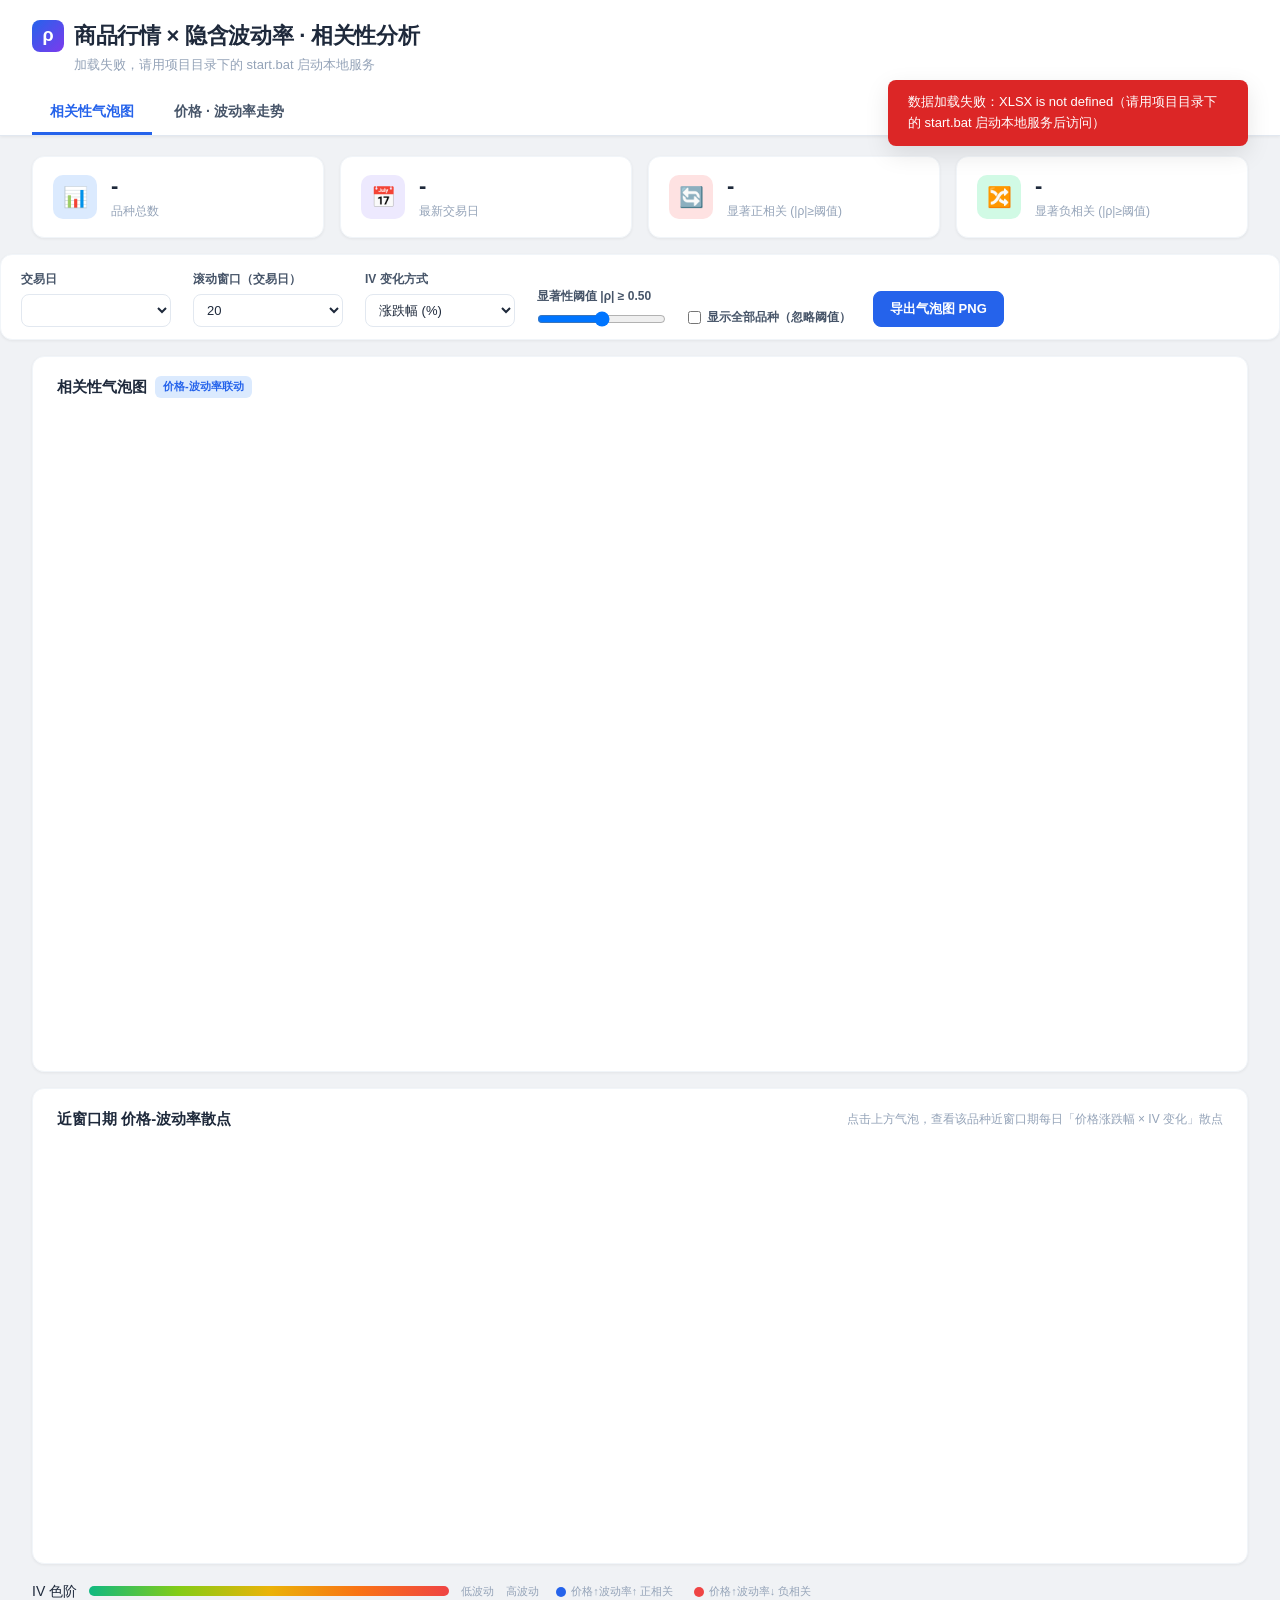
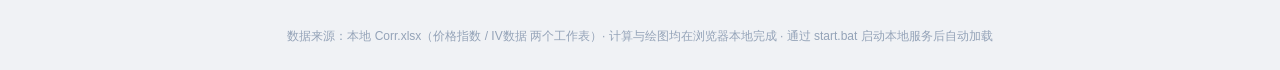
==== static/corr/index.html @ 749ad1d6 "feat: 商品期权信息汇总面板静态站（替换 IV_Rank 单页） - 静态 Hub 面板：6 子页（成交统计/最痛点/波动率/IV分位/PCR/GEX）+ 相关性页 - build_site.py" ====
<!DOCTYPE html>
<html lang="zh-CN">
<head>
<meta charset="UTF-8" />
<meta name="viewport" content="width=device-width, initial-scale=1.0" />
<title>商品行情 × 隐含波动率 · 相关性分析</title>
<script src="./libs/echarts.min.js"></script>
<script src="./libs/xlsx.full.min.js"></script>
<script src="./compute.js"></script>
<script src="./names.js"></script>
<link rel="stylesheet" href="./common.css" />
<style>
  /* 页面特有样式（共享基础样式见 common.css） */
  .header-title h1 .icon {
    width: 32px; height: 32px;
    background: linear-gradient(135deg, var(--color-primary), #7c3aed);
    border-radius: 8px; display: inline-flex; align-items: center; justify-content: center;
    color: white; font-size: 18px; font-weight: 700; flex-shrink: 0;
  }
  .stat-icon.purple { background: #ede9fe; }
  .stat-icon.red { background: #fee2e2; }
  .stat-icon.green { background: #d1fae5; }
  select {
    padding: 7px 9px; border: 1px solid var(--border-color); border-radius: var(--radius-sm);
    background: #fff; color: var(--text-primary); font-size: 13px; min-width: 150px; cursor: pointer;
  }
  .chk { display: flex; align-items: center; gap: 6px; font-size: 13px; color: var(--text-primary); white-space: nowrap; }
  .scatter-chart { width: 100%; height: 660px; }
  #secondary { height: 420px; }
  .legend-bar {
    max-width: 1440px; margin: 16px auto 0; padding: 0 32px;
    display: flex; align-items: center; gap: 12px; flex-wrap: wrap;
  }
  .legend-gradient {
    flex: 1; max-width: 360px; height: 10px; border-radius: 5px;
    background: linear-gradient(to right, var(--c-low), var(--c-mid-low), var(--c-mid), var(--c-mid-high), var(--c-high));
  }
  .legend-text { font-size: 11px; color: var(--text-muted); }
  .legend-inline { display: flex; gap: 16px; align-items: center; font-size: 11px; color: var(--text-muted); }
  .swatch { display: inline-block; width: 10px; height: 10px; border-radius: 50%; vertical-align: middle; margin: 0 5px; }
</style>
</head>
<body>

<div class="loading-overlay" id="loadingOverlay">
  <div class="loading-spinner"></div>
  <div class="loading-text" id="loadingText">正在加载 Corr.xlsx ...</div>
</div>

<header class="header">
  <div class="header-inner">
    <div class="header-title">
      <h1>
        <span class="icon">&#961;</span>
        商品行情 × 隐含波动率 · 相关性分析
      </h1>
      <div class="subtitle" id="subtitle">加载中...</div>
    </div>
  </div>
  <nav class="topnav">
    <a href="index.html" class="active">相关性气泡图</a>
    <a href="trend.html">价格 · 波动率走势</a>
  </nav>
</header>

<!-- Stats -->
<div class="stats-bar" id="statsBar">
  <div class="stat-card">
    <div class="stat-icon blue">&#128202;</div>
    <div><div class="stat-value" id="statTotal">-</div><div class="stat-label">品种总数</div></div>
  </div>
  <div class="stat-card">
    <div class="stat-icon purple">&#128197;</div>
    <div><div class="stat-value" id="statDate">-</div><div class="stat-label">最新交易日</div></div>
  </div>
  <div class="stat-card">
    <div class="stat-icon red">&#128260;</div>
    <div><div class="stat-value" id="statPos">-</div><div class="stat-label">显著正相关 (|&#961;|&#8805;阈值)</div></div>
  </div>
  <div class="stat-card">
    <div class="stat-icon green">&#128256;</div>
    <div><div class="stat-value" id="statNeg">-</div><div class="stat-label">显著负相关 (|&#961;|&#8805;阈值)</div></div>
  </div>
</div>

<!-- Toolbar -->
<div class="toolbar-card">
  <div class="field">
    <label>交易日</label>
    <select id="dateSelect"></select>
  </div>
  <div class="field">
    <label>滚动窗口（交易日）</label>
    <select id="windowSelect">
      <option value="10">10</option>
      <option value="20" selected>20</option>
      <option value="30">30</option>
      <option value="40">40</option>
      <option value="60">60</option>
    </select>
  </div>
  <div class="field">
    <label>IV 变化方式</label>
    <select id="ivModeSelect">
      <option value="pct" selected>涨跌幅 (%)</option>
      <option value="abs">绝对变化 (点数)</option>
    </select>
  </div>
  <div class="field">
    <label>显著性阈值 |&#961;| &#8805; <span id="thrVal">0.50</span></label>
    <input type="range" id="thrRange" min="0" max="1" step="0.05" value="0.5" />
  </div>
  <div class="field">
    <label>&nbsp;</label>
    <label class="chk"><input type="checkbox" id="showAll" /> 显示全部品种（忽略阈值）</label>
  </div>
  <div class="field">
    <label>&nbsp;</label>
    <div class="row">
      <button class="btn" id="exportBtn">导出气泡图 PNG</button>
    </div>
  </div>
</div>

<!-- Bubble Chart -->
<div class="scatter-card">
  <div class="scatter-card-inner">
    <div class="scatter-head">
      <div class="scatter-title">相关性气泡图 <span class="tag">价格-波动率联动</span></div>
      <div class="scatter-sub" id="bubbleDate"></div>
    </div>
    <div id="bubble" class="scatter-chart"></div>
  </div>
</div>

<!-- Secondary Scatter -->
<div class="scatter-card">
  <div class="scatter-card-inner">
    <div class="scatter-head">
      <div class="scatter-title">近窗口期 价格-波动率散点</div>
      <div class="scatter-sub" id="secSub">点击上方气泡，查看该品种近窗口期每日「价格涨跌幅 × IV 变化」散点</div>
    </div>
    <div id="secondary" class="scatter-chart"></div>
  </div>
</div>

<!-- Legend -->
<div class="legend-bar">
  <span class="label">IV 色阶</span>
  <div class="legend-gradient"></div>
  <span class="legend-text">低波动</span>
  <span class="legend-text">高波动</span>
  <span class="legend-inline">
    <span><span class="swatch" style="background:#2563eb"></span>价格&#8593;波动率&#8593; 正相关</span>
    <span><span class="swatch" style="background:#ef4444"></span>价格&#8593;波动率&#8595; 负相关</span>
  </span>
</div>

<div class="toast" id="toast"></div>

<footer>数据来源：本地 Corr.xlsx（价格指数 / IV数据 两个工作表）· 计算与绘图均在浏览器本地完成 · 通过 start.bat 启动本地服务后自动加载</footer>

<script>
(function(){
  "use strict";
  // 品种中文名（CN / displayName）来自共享的 names.js（全局），此处不再重复定义

  // 气泡尺寸与 IV 区间的命名常量（替代魔法数字）
  var MIN_SYM_SIZE = 12, MAX_SYM_SIZE = 30, SYM_SCALE = 18;
  var IV_RANGE_EPS = 1e-6, IV_RANGE_FLOOR = 0.01;
  // IV 色阶停靠点：低→高 = 绿→黄绿→黄→橙→红（对齐 IV_Rank 绘图风格）
  var IV_STOPS = [[16,185,129],[132,204,22],[234,179,8],[249,115,22],[239,68,68]];

  var state = { model:null, date:null, threshold:0.5, showAll:false, window:20, ivMode:"pct", rawBuffer:null };
  var bubbleChart, secChart, heartbeatTimer = null;

  var $ = function(id){ return document.getElementById(id); };

  function showToast(msg, type){
    var t = $("toast"); t.textContent = msg;
    t.className = "toast show " + (type || "");
    setTimeout(function(){ t.className = "toast " + (type || ""); }, 3600);
  }
  function showLoading(text){
    $("loadingText").textContent = text || "加载中...";
    $("loadingOverlay").classList.remove("hidden");
  }
  function hideLoading(){ $("loadingOverlay").classList.add("hidden"); }

  // ---- 自动加载数据：fetch 本地 Corr.xlsx（需经 start.bat 启动的本地服务）----
  function loadData(){
    showLoading("正在加载 Corr.xlsx ...");
    fetch("./Corr.xlsx")
      .then(function(r){
        if(!r.ok) throw new Error("HTTP " + r.status);
        return r.arrayBuffer();
      })
      .then(function(buf){
        var u = new Uint8Array(buf);
        state.rawBuffer = u;
        state.model = CorrAnalyzer.parseFile(u, { window:state.window, ivMode:state.ivMode });
        state.date = state.model.maxDate;
        $("subtitle").textContent = "共 " + state.model.products.length + " 个品种 · 数据区间 " +
          state.model.minDate + " ~ " + state.model.maxDate;
        hideLoading();
        populateDates();
        renderAll();
        startHeartbeat();
      })
      .catch(function(err){
        console.error(err);
        hideLoading();
        showToast("数据加载失败：" + err.message + "（请用项目目录下的 start.bat 启动本地服务后访问）", "error");
        $("subtitle").textContent = "加载失败，请用项目目录下的 start.bat 启动本地服务";
      });
  }

  function populateDates(){
    var sel = $("dateSelect"); sel.innerHTML = "";
    state.model.dates.forEach(function(d){
      var o = document.createElement("option"); o.value = d; o.textContent = d; sel.appendChild(o);
    });
    sel.value = state.date;
  }

  // ---- 筛选当前日期的品种 ----
  function currentEntries(){
    var all = state.model.corrByDate[state.date] || [];
    var list = all.filter(function(x){
      return state.showAll ? true : x.absCorr >= state.threshold;
    });
    list.sort(function(a,b){ return a.corr - b.corr; });
    return list;
  }

  // IV 色阶：低→高 = 绿→黄绿→黄→橙→红（对齐 IV_Rank 绘图风格）
  function makeIvColor(ivMin, ivMax){
    var ivRange = (ivMax - ivMin) || 0.01;
    var stops = IV_STOPS;
    return function(iv){
      var t = Math.max(0, Math.min(1, (iv - ivMin) / ivRange));
      var seg = t * (stops.length - 1);
      var i = Math.min(stops.length - 2, Math.floor(seg));
      var f = seg - i;
      var c0 = stops[i], c1 = stops[i+1];
      var r = Math.round(c0[0] + (c1[0]-c0[0]) * f);
      var g = Math.round(c0[1] + (c1[1]-c0[1]) * f);
      var b = Math.round(c0[2] + (c1[2]-c0[2]) * f);
      return "rgba(" + r + "," + g + "," + b + ",0.9)";
    };
  }

  // 最小二乘线性回归（近窗口期散点趋势线）：返回 { slope, intercept }
  function linearFit(xs, ys) {
    var n = xs.length;
    if (!n) return { slope: 0, intercept: 0 };
    var mx = 0, my = 0, i;
    for (i = 0; i < n; i++) { mx += xs[i]; my += ys[i]; }
    mx /= n; my /= n;
    var cov = 0, sx = 0, sy = 0;
    for (i = 0; i < n; i++) {
      var dx = xs[i] - mx, dy = ys[i] - my;
      cov += dx * dy; sx += dx * dx; sy += dy * dy;
    }
    var slope = sx ? cov / sx : 0;
    return { slope: slope, intercept: my - slope * mx };
  }

  function renderBubble(){
    var entries = currentEntries();
    var yNames = entries.map(function(x){ return displayName(x.base); });
    var data = entries.map(function(x){
      return {
        value:[x.corr, displayName(x.base), x.absCorr, x.iv],
        base:x.base, priceCode:x.priceCode, ivCode:x.ivCode,
        corr:x.corr, absCorr:x.absCorr, iv:x.iv, dateIndex:x.dateIndex, product:x.product
      };
    });
    var ivs = entries.map(function(x){ return x.iv; });
    var ivMin = ivs.length ? Math.min.apply(null, ivs) : 0;
    var ivMax = ivs.length ? Math.max.apply(null, ivs) : 1;
    if(ivMax - ivMin < IV_RANGE_EPS){ ivMax = ivMin + IV_RANGE_FLOOR; }
    var ivColor = makeIvColor(ivMin, ivMax);

    var lo = state.showAll ? 0 : state.threshold;
    function symSize(val){
      var a = val[2];
      var s = MIN_SYM_SIZE + (Math.max(0, a - lo) / ((1 - lo) || 1)) * SYM_SCALE;
      return Math.max(MIN_SYM_SIZE, Math.min(MAX_SYM_SIZE, s));
    }

    var option = {
      backgroundColor: "transparent",
      grid: { left: 128, right: 30, top: 20, bottom: 50 },
      tooltip: {
        trigger: "item",
        backgroundColor: "rgba(30,41,59,0.95)", borderColor: "transparent",
        padding: [10, 14], textStyle: { color: "#fff", fontSize: 12 },
        extraCssText: "border-radius:8px;box-shadow:0 4px 12px rgba(0,0,0,.2);",
        formatter: function(p){
          var d = p.data;
          var sign = d.corr >= 0
            ? '<span style="color:#60a5fa">正相关 ▲</span>'
            : '<span style="color:#f87171">负相关 ▼</span>';
          return '<b>' + d.base + '</b> ' + (CN[d.base] || '') + '<br/>' +
            '相关性 ρ = <b>' + d.corr.toFixed(3) + '</b> ' + sign + '<br/>' +
            '|ρ| = ' + d.absCorr.toFixed(3) + ' &nbsp; IV = ' + (d.iv * 100).toFixed(2) + '%';
        }
      },
      xAxis: {
        type: "value", name: "← 价格-波动率相关性 →", min: -1, max: 1,
        nameLocation: "center", nameGap: 34, nameTextStyle: { fontSize: 12, color: "#94a3b8", fontWeight: 500 },
        splitLine: { lineStyle: { color: "#f1f5f9" } },
        axisLine: { lineStyle: { color: "#e2e8f0" } },
        axisLabel: { color: "#94a3b8", fontSize: 11, formatter: function(v){ return v.toFixed(1); } },
        axisTick: { show: false }
      },
      yAxis: {
        type: "category", data: yNames,
        axisLabel: {
          color: "#475569", fontSize: 11.5, interval: 0, margin: 10,
          formatter: function(v){ var parts = v.split(' '); return parts.length > 1 ? parts[0] + parts[1] : v; }
        },
        axisLine: { lineStyle: { color: "#e2e8f0" } },
        axisTick: { show: false },
        splitLine: { show: true, lineStyle: { color: "#f1f5f9", type: "dashed" } }
      },
      series: [{
        type: "scatter", data: data,
        symbolSize: function(val){ return symSize(val); },
        itemStyle: {
          borderColor: "#fff", borderWidth: 1.5, opacity: 0.88,
          shadowBlur: 6, shadowColor: "rgba(0,0,0,0.18)",
          color: function(p){ return ivColor(p.value[3]); }
        },
        emphasis: {
          scale: 1.45,
          itemStyle: { borderColor: "#1e293b", borderWidth: 2, shadowBlur: 12, shadowColor: "rgba(0,0,0,0.28)" },
          label: { show: true, position: "top", fontSize: 11.5, fontWeight: 700, color: "#1e293b", distance: 6,
            formatter: function(p){ return p.data.base; } }
        },
        markLine: { silent: true, symbol: "none", lineStyle: { color: "#cbd5e1", type: "dashed", width: 1.5 }, label: { show: false }, data: [{ xAxis: 0 }] },
        markArea: {
          silent: true,
          itemStyle: { color: "rgba(37,99,235,0.04)" },
          data: [[{ xAxis: "min" }, { xAxis: 0 }], [{ xAxis: 0 }, { xAxis: "max", itemStyle: { color: "rgba(239,68,68,0.04)" } }]]
        }
      }],
      dataZoom: [
        { type: "slider", yAxisIndex: 0, width: 10, right: 8, top: 20, bottom: 50,
          brushSelect: false, backgroundColor: "#f1f5f9", borderColor: "#e2e8f0",
          fillerColor: "rgba(37,99,235,0.10)", handleSize: "80%",
          handleStyle: { color: "#2563eb", borderColor: "#2563eb" },
          textStyle: { color: "#94a3b8", fontSize: 9 }, showDetail: false },
        { type: "inside", yAxisIndex: 0 }
      ]
    };
    bubbleChart.setOption(option, true);
    $("bubbleDate").textContent = "（" + state.date + " · 近 " + state.window + " 交易日 · 显示 " + entries.length + " 个品种）";
    renderStats(entries);
  }

  function renderStats(entries){
    var pos = entries.filter(function(x){ return x.corr >= 0; }).length;
    var neg = entries.length - pos;
    $("statTotal").textContent = state.model.products.length;
    $("statDate").textContent = state.date || "-";
    $("statPos").textContent = pos;
    $("statNeg").textContent = neg;
  }

  // ---- 次级散点：该品种近窗口期 价格变化 × IV变化 ----
  function renderSecondary(entry){
    if(!entry){
      secChart.setOption({
        backgroundColor: "transparent",
        title: { text: "点击上方气泡查看详情", left: "center", top: "44%", textStyle: { color: "#94a3b8", fontSize: 13, fontWeight: "normal" } },
        xAxis: { show: false }, yAxis: { show: false }, series: [], grid: { left: 0, right: 0, top: 0, bottom: 0 }
      }, true);
      $("secSub").textContent = "点击上方气泡，查看该品种近窗口期每日「价格涨跌幅 × IV 变化」散点";
      return;
    }
    var pr = entry.product, t = entry.dateIndex, W = state.window;
    var xs = [], ys = [], ds = [];
    for(var k = t - W + 1; k <= t; k++){
      var a = pr.rp[k], b = pr.rv[k];
      if(a == null || b == null) continue;
      xs.push(a * 100);
      ys.push(state.ivMode === "abs" ? b : b * 100);
      ds.push(pr.D[k]);
    }
    var fit = linearFit(xs, ys);
    var slope = fit.slope, intercept = fit.intercept;
    var xmin = Math.min.apply(null, xs), xmax = Math.max.apply(null, xs);
    var lineData = [[xmin, slope * xmin + intercept], [xmax, slope * xmax + intercept]];

    var unit = state.ivMode === "abs" ? "IV点数" : "IV涨跌幅%";
    $("secSub").textContent = entry.base + (CN[entry.base] ? (" " + CN[entry.base]) : "") + " · " + state.date +
      " 前 " + W + " 交易日 · ρ=" + entry.corr.toFixed(3);

    secChart.setOption({
      backgroundColor: "transparent",
      title: { text: entry.base + (CN[entry.base] ? (" " + CN[entry.base]) : ""), left: "left", top: 0, textStyle: { fontSize: 13.5, fontWeight: 700, color: "#1e293b" } },
      grid: { left: 56, right: 24, top: 36, bottom: 44 },
      tooltip: {
        trigger: "item", backgroundColor: "rgba(30,41,59,0.95)", borderColor: "transparent", padding: [8, 12],
        textStyle: { color: "#fff", fontSize: 12 }, extraCssText: "border-radius:8px;",
        formatter: function(p){
          if(p.seriesName === "回归") return "线性趋势线";
          var idx = p.dataIndex;
          return '<b>' + ds[idx] + '</b><br/>价格涨跌幅 ' + (xs[idx] >= 0 ? "+" : "") + xs[idx].toFixed(2) + '%<br/>' +
            'IV 变化 ' + (ys[idx] >= 0 ? "+" : "") + ys[idx].toFixed(2) + " " + unit;
        }
      },
      xAxis: { type: "value", name: "价格涨跌幅 %", nameLocation: "middle", nameGap: 26,
        nameTextStyle: { fontSize: 11.5, color: "#94a3b8" }, scale: true,
        axisLabel: { color: "#94a3b8", fontSize: 11, formatter: "{value}%" },
        splitLine: { lineStyle: { color: "#f1f5f9" } },
        axisLine: { lineStyle: { color: "#e2e8f0" } }, axisTick: { show: false } },
      yAxis: { type: "value", name: unit, nameTextStyle: { fontSize: 11.5, color: "#94a3b8" }, scale: true,
        axisLabel: { color: "#94a3b8", fontSize: 11 }, splitLine: { lineStyle: { color: "#f1f5f9", type: "dashed" } },
        axisLine: { lineStyle: { color: "#e2e8f0" } }, axisTick: { show: false } },
      series: [
        { name: "日度点", type: "scatter", data: xs.map(function(x, i){ return [x, ys[i]]; }),
          symbolSize: 9, itemStyle: { color: "#2563eb", opacity: 0.8, borderColor: "#fff", borderWidth: 1.5, shadowBlur: 5, shadowColor: "rgba(0,0,0,0.15)" },
          markLine: { silent: true, symbol: "none", lineStyle: { color: "#cbd5e1", type: "dashed" }, data: [{ yAxis: 0 }, { xAxis: 0 }] } },
        { name: "回归", type: "line", data: lineData, symbol: "none",
          lineStyle: { color: "#ef4444", width: 2.5, type: "solid" }, tooltip: { show: false } }
      ]
    }, true);
  }

  function renderAll(){
    if(!state.model) return;
    renderBubble();
    renderSecondary(null);
  }

  function reparse(){
    if(!state.rawBuffer) return;
    state.model = CorrAnalyzer.parseFile(state.rawBuffer, { window: state.window, ivMode: state.ivMode });
    state.date = state.model.maxDate;
    populateDates();
    renderAll();
  }

  // ---- 事件绑定 ----
  function bind(){
    $("dateSelect").addEventListener("change", function(e){ state.date = e.target.value; renderAll(); });
    $("thrRange").addEventListener("input", function(e){
      state.threshold = parseFloat(e.target.value);
      $("thrVal").textContent = state.threshold.toFixed(2);
      renderBubble();
    });
    $("showAll").addEventListener("change", function(e){ state.showAll = e.target.checked; renderBubble(); });
    $("ivModeSelect").addEventListener("change", function(e){ state.ivMode = e.target.value; reparse(); });
    $("windowSelect").addEventListener("change", function(e){
      state.window = parseInt(e.target.value, 10); reparse();
    });
    $("exportBtn").addEventListener("click", function(){
      if(!bubbleChart) return;
      var url = bubbleChart.getDataURL({ type: "png", pixelRatio: 2, backgroundColor: "#fff" });
      var a = document.createElement("a"); a.href = url;
      a.download = "相关性气泡图_" + state.date + ".png"; a.click();
    });
  }

  // 静态部署版：无后端心跳，页面为纯静态快照
  function startHeartbeat(){
    return;
  }

  function initCharts(){
    bubbleChart = echarts.init($("bubble"));
    secChart = echarts.init($("secondary"));
    bubbleChart.on("click", function(params){
      if(params.data && params.data.product){ renderSecondary(params.data); }
    });
    window.addEventListener("resize", function(){ bubbleChart.resize(); secChart.resize(); });
  }

  initCharts();
  bind();
  loadData();
})();
</script>
</body>
</html>
---- static/corr/common.css ----
/* common.css — 两页共享基础样式（页面特有样式保留在各自 <style> 中）
   由 index.html / trend.html 提取去重，server.py 一并托管。 */

:root {
  --bg-page: #f0f2f5;
  --bg-card: #ffffff;
  --color-primary: #2563eb;
  --color-primary-light: #dbeafe;
  --color-primary-dark: #1d4ed8;
  --text-primary: #1e293b;
  --text-secondary: #475569;
  --text-muted: #94a3b8;
  --border-color: #e2e8f0;
  --border-light: #f1f5f9;
  --shadow-sm: 0 1px 3px rgba(0,0,0,0.06);
  --shadow-md: 0 4px 12px rgba(0,0,0,0.08);
  --shadow-lg: 0 8px 24px rgba(0,0,0,0.10);
  --radius-sm: 8px;
  --radius-md: 12px;
  --radius-lg: 16px;
  --c-low: #10b981;
  --c-mid-low: #84cc16;
  --c-mid: #eab308;
  --c-mid-high: #f97316;
  --c-high: #ef4444;
}
* { margin: 0; padding: 0; box-sizing: border-box; }
body {
  font-family: -apple-system, BlinkMacSystemFont, 'Segoe UI', 'PingFang SC', 'Microsoft YaHei', 'Helvetica Neue', sans-serif;
  background: var(--bg-page); color: var(--text-primary); font-size: 14px; line-height: 1.6;
  -webkit-font-smoothing: antialiased;
}

/* ===== Header ===== */
.header {
  background: var(--bg-card); border-bottom: 1px solid var(--border-color);
  padding: 18px 32px 0; position: sticky; top: 0; z-index: 100; box-shadow: var(--shadow-sm);
}
.header-inner {
  max-width: 1440px; margin: 0 auto; display: flex; align-items: center; justify-content: space-between;
  gap: 24px; flex-wrap: wrap;
}
.header-title h1 {
  font-size: 22px; font-weight: 700; color: var(--text-primary);
  letter-spacing: -0.3px; display: flex; align-items: center; gap: 10px;
}
.header-title .subtitle { font-size: 13px; color: var(--text-muted); margin-top: 2px; margin-left: 42px; }

/* ===== Top Nav ===== */
.topnav { max-width: 1440px; margin: 14px auto 0; display: flex; gap: 4px; }
.topnav a {
  color: var(--text-secondary); text-decoration: none; font-size: 14px; font-weight: 600;
  padding: 10px 18px; border-bottom: 3px solid transparent; transition: .15s; white-space: nowrap;
}
.topnav a:hover { color: var(--color-primary); }
.topnav a.active { color: var(--color-primary); border-bottom-color: var(--color-primary); }

/* ===== Stats Bar ===== */
.stats-bar { max-width: 1440px; margin: 20px auto 0; padding: 0 32px; display: grid; grid-template-columns: repeat(4, 1fr); gap: 16px; }
.stat-card {
  background: var(--bg-card); border-radius: var(--radius-md); padding: 16px 20px;
  box-shadow: var(--shadow-sm); display: flex; align-items: center; gap: 14px; transition: transform 0.2s;
  border: 1px solid var(--border-light);
}
.stat-card:hover { transform: translateY(-2px); box-shadow: var(--shadow-md); }
.stat-icon {
  width: 44px; height: 44px; border-radius: 10px;
  display: flex; align-items: center; justify-content: center; font-size: 20px; flex-shrink: 0;
}
.stat-icon.blue { background: #dbeafe; }
.stat-value { font-size: 22px; font-weight: 700; color: var(--text-primary); line-height: 1.2; font-variant-numeric: tabular-nums; }
.stat-label { font-size: 12px; color: var(--text-muted); margin-top: 2px; }

/* ===== Toolbar Card ===== */
.toolbar-card {
  max-width: 1440px; margin: 16px auto 0; padding: 12px 20px;
  background: var(--bg-card); border: 1px solid var(--border-light); border-radius: var(--radius-md);
  box-shadow: var(--shadow-sm); display: flex; flex-wrap: wrap; gap: 14px 22px; align-items: flex-end;
}
.field { display: flex; flex-direction: column; gap: 5px; }
.field label { font-size: 12px; color: var(--text-secondary); font-weight: 600; }
.row { display: flex; align-items: center; gap: 8px; }
button.btn {
  border: 1px solid var(--color-primary); background: var(--color-primary); color: #fff;
  padding: 8px 16px; border-radius: var(--radius-sm); font-size: 13px; font-weight: 600; cursor: pointer; transition: .15s;
  touch-action: manipulation;
}
button.btn:hover { background: var(--color-primary-dark); }

/* ===== Chart Cards ===== */
.scatter-card { max-width: 1440px; margin: 16px auto 0; padding: 0 32px; }
.scatter-card-inner {
  background: var(--bg-card); border-radius: var(--radius-md); box-shadow: var(--shadow-sm);
  padding: 18px 24px 8px; border: 1px solid var(--border-light); transition: box-shadow 0.2s;
}
.scatter-card-inner:hover { box-shadow: var(--shadow-md); }
.scatter-head { display: flex; align-items: center; justify-content: space-between; margin-bottom: 4px; flex-wrap: wrap; gap: 8px; }
.scatter-title { font-size: 15px; font-weight: 700; color: var(--text-primary); display: flex; align-items: center; gap: 8px; }
.scatter-title .tag { font-size: 11px; font-weight: 600; color: var(--color-primary); background: var(--color-primary-light); padding: 2px 8px; border-radius: 6px; }
.scatter-sub { font-size: 12px; color: var(--text-muted); }

/* ===== Loading ===== */
.loading-overlay {
  position: fixed; top: 0; left: 0; right: 0; bottom: 0; background: rgba(255,255,255,0.85);
  backdrop-filter: blur(4px); display: flex; flex-direction: column; align-items: center; justify-content: center;
  z-index: 9999; gap: 16px;
}
.loading-overlay.hidden { display: none; }
.loading-spinner { width: 48px; height: 48px; border: 4px solid var(--border-color); border-top-color: var(--color-primary); border-radius: 50%; animation: spin 0.8s linear infinite; }
.loading-text { font-size: 14px; color: var(--text-secondary); }
@keyframes spin { to { transform: rotate(360deg); } }

/* ===== Toast ===== */
.toast {
  position: fixed; top: 80px; right: 32px; background: var(--text-primary); color: white;
  padding: 12px 20px; border-radius: var(--radius-sm); font-size: 13px; box-shadow: var(--shadow-lg);
  z-index: 9999; opacity: 0; transform: translateY(-10px); transition: all 0.3s; pointer-events: none; max-width: 360px;
}
.toast.show { opacity: 1; transform: translateY(0); }
.toast.success { background: #059669; }
.toast.error { background: #dc2626; }

footer { color: var(--text-muted); font-size: 12px; text-align: center; padding: 24px; }

@media (max-width: 900px) {
  .stats-bar { grid-template-columns: repeat(2, 1fr); }
  .header-inner { flex-direction: column; align-items: flex-start; }
}
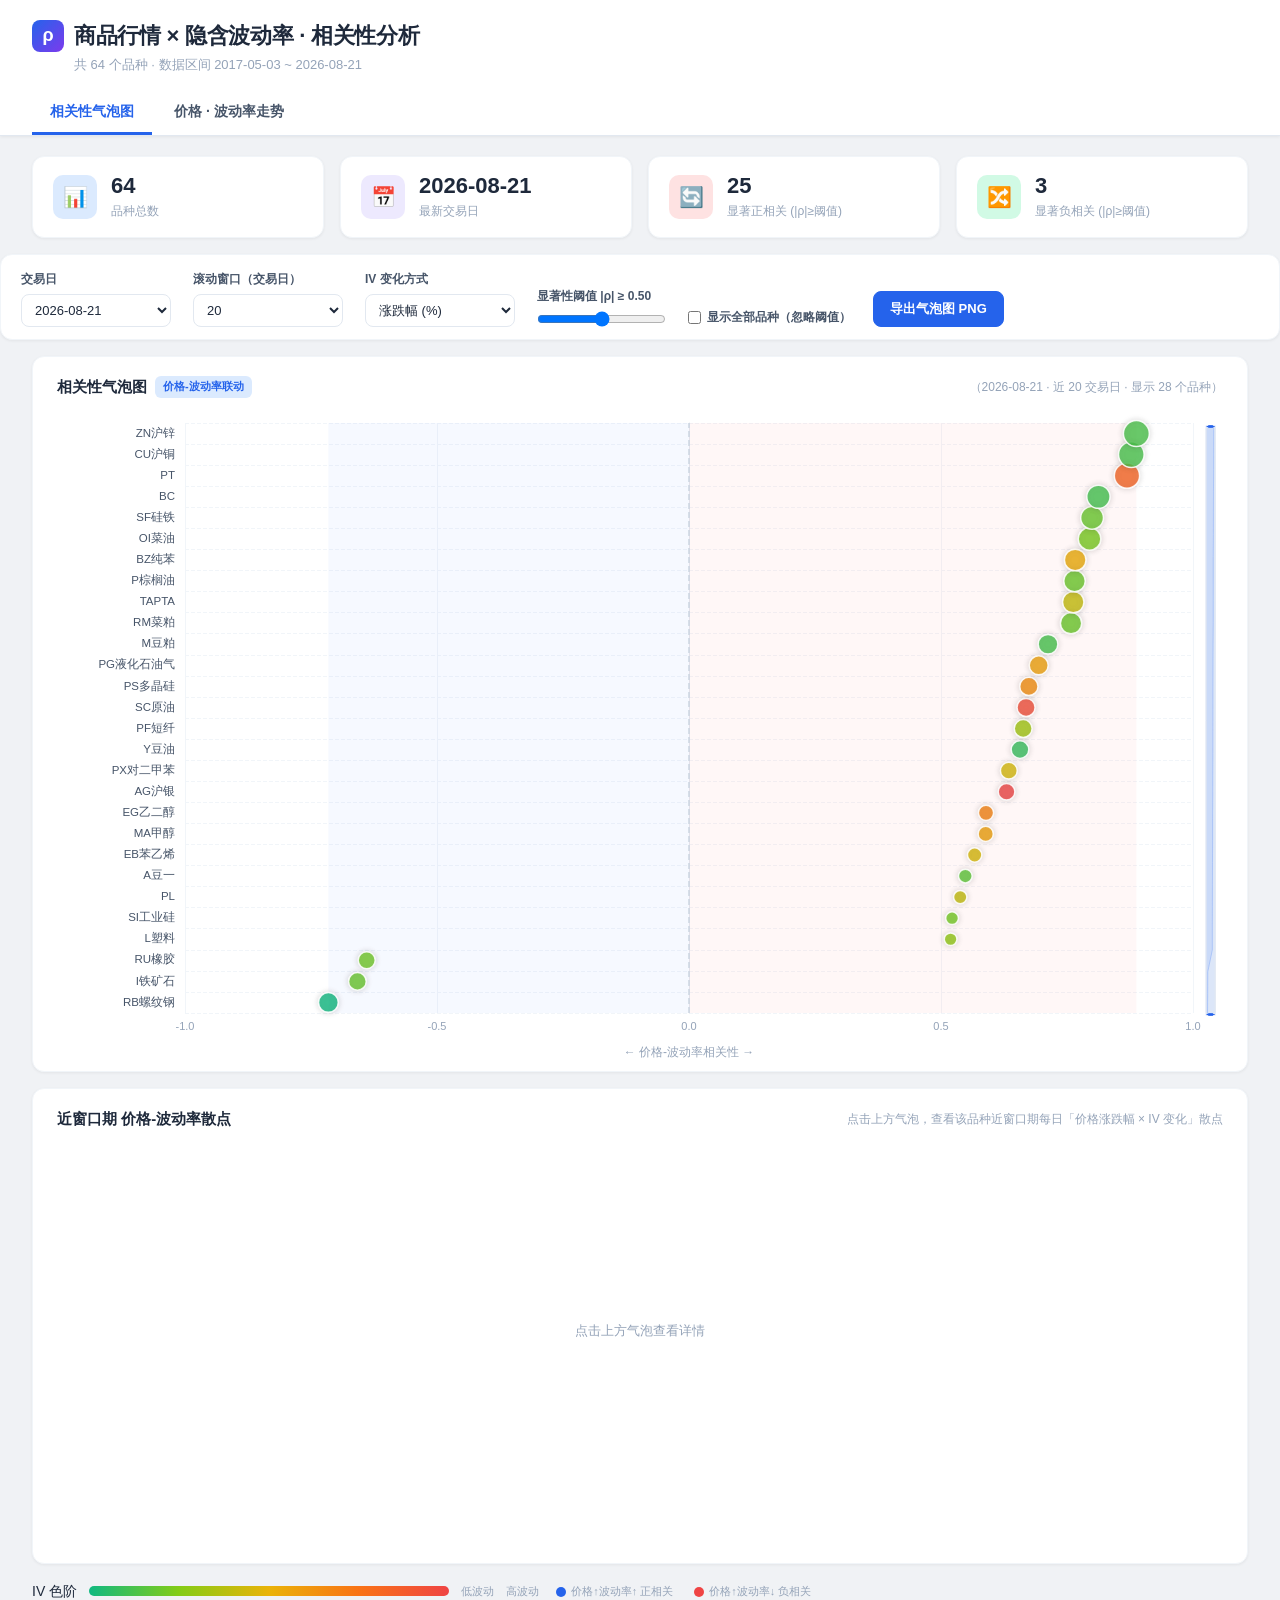
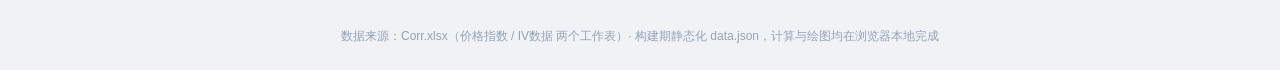
==== commit 1060fd25: "fix: corr 相关性页静态化 data.json，免浏览器加载 xlsx（修复页面空白）" ====
--- a/static/corr/index.html
+++ b/static/corr/index.html
@@ -5,7 +5,6 @@
 <meta name="viewport" content="width=device-width, initial-scale=1.0" />
 <title>商品行情 × 隐含波动率 · 相关性分析</title>
 <script src="./libs/echarts.min.js"></script>
-<script src="./libs/xlsx.full.min.js"></script>
 <script src="./compute.js"></script>
 <script src="./names.js"></script>
 <link rel="stylesheet" href="./common.css" />
@@ -44,7 +43,7 @@
 
 <div class="loading-overlay" id="loadingOverlay">
   <div class="loading-spinner"></div>
-  <div class="loading-text" id="loadingText">正在加载 Corr.xlsx ...</div>
+  <div class="loading-text" id="loadingText">正在加载数据 ...</div>
 </div>
 
 <header class="header">
@@ -158,7 +157,7 @@
 
 <div class="toast" id="toast"></div>
 
-<footer>数据来源：本地 Corr.xlsx（价格指数 / IV数据 两个工作表）· 计算与绘图均在浏览器本地完成 · 通过 start.bat 启动本地服务后自动加载</footer>
+<footer>数据来源：Corr.xlsx（价格指数 / IV数据 两个工作表）· 构建期静态化 data.json，计算与绘图均在浏览器本地完成</footer>
 
 <script>
 (function(){
@@ -171,8 +170,8 @@
   // IV 色阶停靠点：低→高 = 绿→黄绿→黄→橙→红（对齐 IV_Rank 绘图风格）
   var IV_STOPS = [[16,185,129],[132,204,22],[234,179,8],[249,115,22],[239,68,68]];
 
-  var state = { model:null, date:null, threshold:0.5, showAll:false, window:20, ivMode:"pct", rawBuffer:null };
-  var bubbleChart, secChart, heartbeatTimer = null;
+  var state = { model:null, date:null, threshold:0.5, showAll:false, window:20, ivMode:"pct", priceMat:null, ivMat:null };
+  var bubbleChart, secChart;
 
   var $ = function(id){ return document.getElementById(id); };
 
@@ -189,29 +188,28 @@
 
   // ---- 自动加载数据：fetch 本地 Corr.xlsx（需经 start.bat 启动的本地服务）----
   function loadData(){
-    showLoading("正在加载 Corr.xlsx ...");
-    fetch("./Corr.xlsx")
+    showLoading("正在加载数据 ...");
+    fetch("./data.json")
       .then(function(r){
         if(!r.ok) throw new Error("HTTP " + r.status);
-        return r.arrayBuffer();
+        return r.json();
       })
-      .then(function(buf){
-        var u = new Uint8Array(buf);
-        state.rawBuffer = u;
-        state.model = CorrAnalyzer.parseFile(u, { window:state.window, ivMode:state.ivMode });
+      .then(function(j){
+        state.priceMat = j.price;
+        state.ivMat = j.iv;
+        state.model = CorrAnalyzer.parseWorkbookData(j.price, j.iv, { window:state.window, ivMode:state.ivMode });
         state.date = state.model.maxDate;
         $("subtitle").textContent = "共 " + state.model.products.length + " 个品种 · 数据区间 " +
           state.model.minDate + " ~ " + state.model.maxDate;
         hideLoading();
         populateDates();
         renderAll();
-        startHeartbeat();
       })
       .catch(function(err){
         console.error(err);
         hideLoading();
-        showToast("数据加载失败：" + err.message + "（请用项目目录下的 start.bat 启动本地服务后访问）", "error");
-        $("subtitle").textContent = "加载失败，请用项目目录下的 start.bat 启动本地服务";
+        showToast("数据加载失败：" + err.message + "（请确认 data.json 已生成）", "error");
+        $("subtitle").textContent = "加载失败，请确认 data.json 已生成";
       });
   }
 
@@ -437,8 +435,8 @@
   }
 
   function reparse(){
-    if(!state.rawBuffer) return;
-    state.model = CorrAnalyzer.parseFile(state.rawBuffer, { window: state.window, ivMode: state.ivMode });
+    if(!state.priceMat) return;
+    state.model = CorrAnalyzer.parseWorkbookData(state.priceMat, state.ivMat, { window: state.window, ivMode: state.ivMode });
     state.date = state.model.maxDate;
     populateDates();
     renderAll();
@@ -465,10 +463,7 @@
     });
   }
 
-  // 静态部署版：无后端心跳，页面为纯静态快照
-  function startHeartbeat(){
-    return;
-  }
+  // 静态版/本地版均无需心跳（无后端保活逻辑）
 
   function initCharts(){
     bubbleChart = echarts.init($("bubble"));
